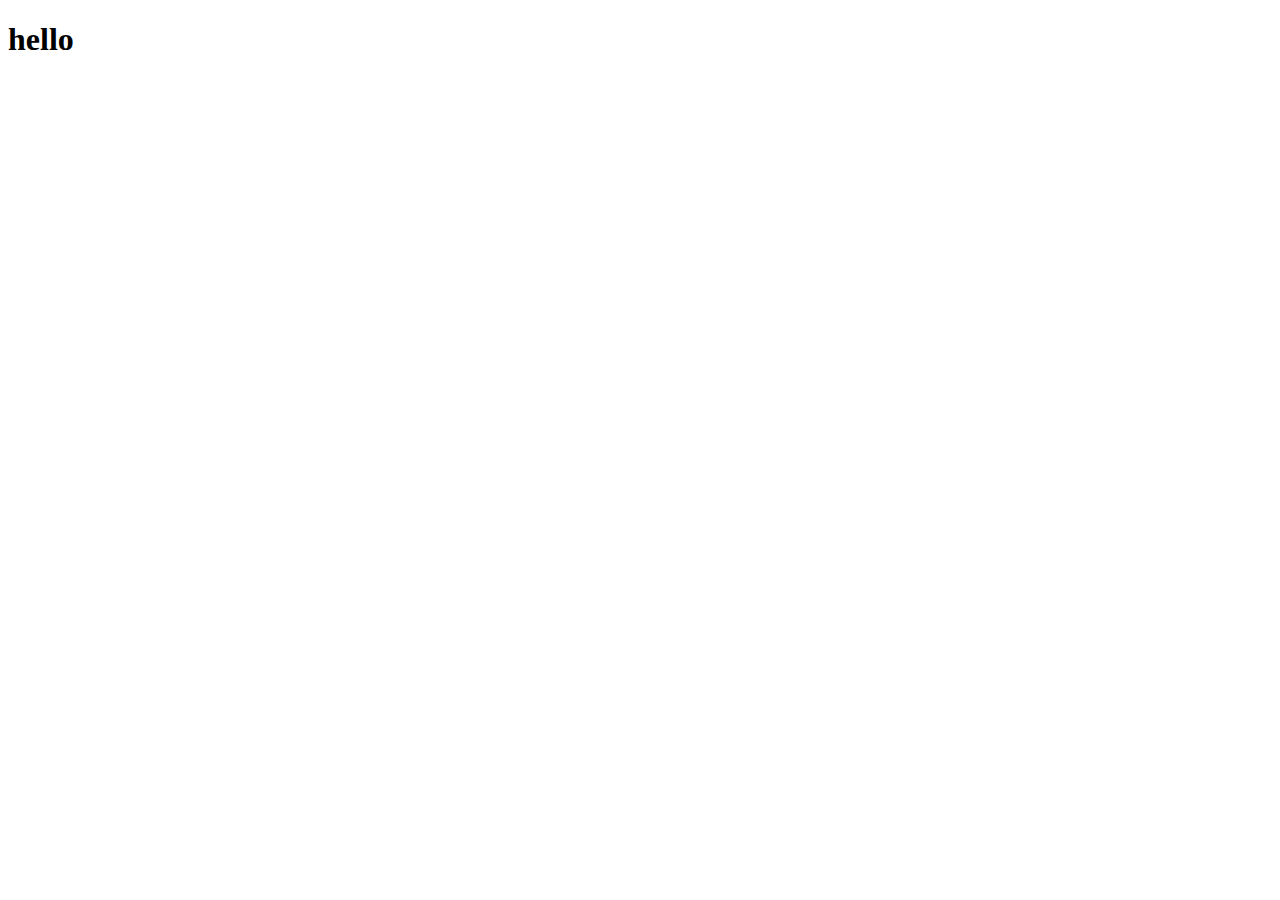
==== index.html @ 468f7b62 "git init, just test" ====
<!DOCTYPE html>
<html lang="en">
<head>
  <meta charset="UTF-8">
  <meta http-equiv="X-UA-Compatible" content="IE=edge">
  <meta name="viewport" content="width=device-width, initial-scale=1.0">
  <title>space tourism</title>
</head>
<body>
  <h1>hello</h1>
</body>
</html>
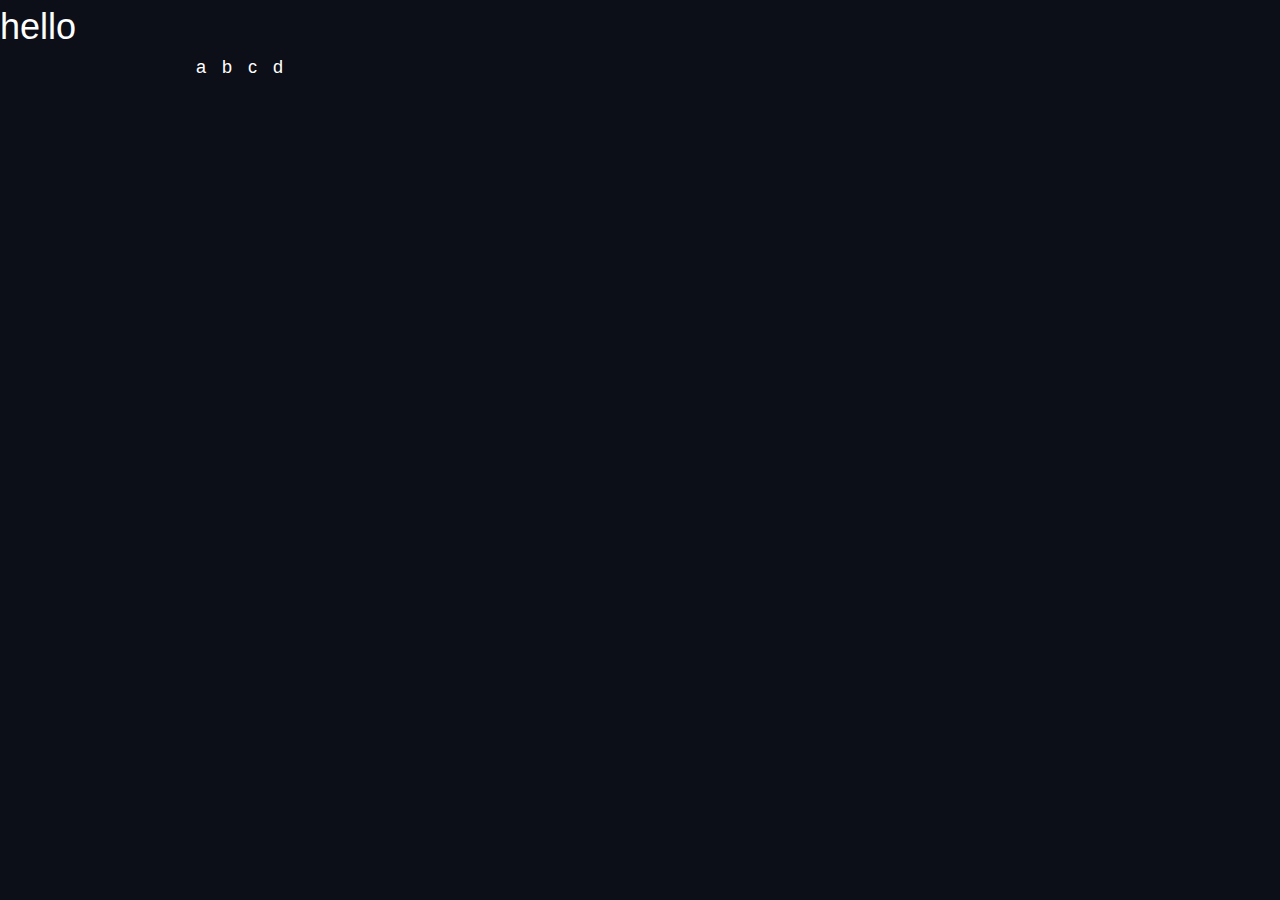
==== commit f2688519: "design system - utilclass typography" ====
--- a/index.html
+++ b/index.html
@@ -4,9 +4,17 @@
   <meta charset="UTF-8">
   <meta http-equiv="X-UA-Compatible" content="IE=edge">
   <meta name="viewport" content="width=device-width, initial-scale=1.0">
+  <link rel="stylesheet" href="index.css">
   <title>space tourism</title>
 </head>
 <body>
   <h1>hello</h1>
+  <div class="container flex">
+
+    <div class="box">a</div>
+    <div class="box">b</div>
+    <div class="box">c</div>
+    <div class="box">d</div>
+  </div>
 </body>
 </html>--- a/index.css
+++ b/index.css
@@ -0,0 +1,226 @@
+/* ------------------ */
+/* custom properties  */
+/* ------------------ */
+
+:root {
+  /* colors */
+  --clr-dark: 230 35% 7%;
+  --clr-light: 231 77% 90%;
+  --clr-white: 0 0% 100%;
+
+  /* fontsize */
+  --fs-900: 9.375rem;
+  --fs-800: 6.25rem;
+  --fs-700: 3.5rem;
+  --fs-600: 2rem;
+  --fs-500: 1.75rem;
+  --fs-400: 1.125rem;
+  --fs-300: 1rem;
+  --fs-200: 0.875rem;
+
+  /* fontfamily */
+  --ff-serif: 'Bellefair', serif;
+  --ff-sans-cod: 'Barlow condensed', sans-serif;
+  --ff-sans-normal: 'Barlow', sans-serif;
+}
+
+/* ------------------ */
+/* Reset              */
+/* ------------------ */
+
+/* box sizing */
+*,
+*::before,
+*::after {
+  box-sizing: border-box;
+}
+
+/* reset margins */
+body,
+h1,
+h2,
+h3,
+h4,
+h5,
+p,
+figure,
+picture {
+  margin: 0;
+}
+h1,
+h2,
+h3,
+h4,
+h5,
+h6,
+p {
+  font-weight: 400;
+}
+body {
+  font-family: var(--ff-sans-normal);
+  font-size: var(--fs-400);
+  color: hsl(var(--clr-white));
+  background-color: hsl(var(--clr-dark));
+  line-height: 1.5;
+  min-height: 100vh;
+}
+
+/* makes working with picture easier */
+img,
+picture {
+  max-width: 100%;
+  display: block;
+}
+
+/* makes working with form element easier */
+input,
+button,
+textarea,
+select {
+  font: inherit;
+}
+
+/* remove animations, for people who've turned them off */
+/* browser / os setting */
+/* disable motion, not causing problem -> accessibility */
+@media (prefers-reduced-motion: reduce) {
+  *,
+  *::before,
+  *::after {
+    animation-duration: 0.01ms !important;
+    animation-iteration-count: 1 !important;
+    transition-duration: 0.01ms !important;
+    scroll-behavior: auto !important;
+  }
+}
+
+/* ------------------ */
+/* Utility classes    */
+/* ------------------ */
+.flex {
+  display: flex;
+  gap: var(--gap, 1rem);
+}
+
+.grid {
+  display: grid;
+  gap: var(--gap, 1rem);
+}
+
+.container {
+  padding-inline: 2em;
+  max-width: 60rem;
+  margin-inline: auto;
+}
+/* screenreader only */
+.sr-only {
+  position: absolute;
+  width: 1px;
+  height: 1px;
+  padding: 0;
+  margin: -1px;
+  overflow: hidden;
+  clip: rect(0, 0, 0, 0);
+  white-space: nowrap;
+  /* added line */
+  border: 0;
+}
+
+/* colors */
+.bg-dark {
+  background-color: hsl(var(--clr-dark));
+}
+.bg-accent {
+  background-color: hsl(var(--clr-light));
+}
+.bg-white {
+  background-color: hsl(var(--clr-white));
+}
+
+.text-dark {
+  color: hsl(var(--clr-dark));
+}
+.text-accent {
+  color: hsl(var(--clr-light));
+}
+.text-white {
+  color: hsl(var(--clr-white));
+}
+
+.example-component {
+  background-color: hsl(var(--clr-light) / 0.2);
+}
+
+/* typography */
+.ff-serif {
+  font-family: var(--ff-serif);
+}
+.ff-sans-cond {
+  font-family: var(--ff-sans-cod);
+}
+.ff-sans-normal {
+  font-family: var(--ff-sans-normal);
+}
+
+.letter-spacing-1 {
+  letter-spacing: 4.75px;
+}
+.letter-spacing-2 {
+  letter-spacing: 2.7px;
+}
+.letter-spacing-3 {
+  letter-spacing: 2.35px;
+}
+
+.uppercase {
+  text-transform: uppercase;
+}
+
+.fs-900 {
+  font-size: var(--fs-900);
+}
+.fs-800 {
+  font-size: var(--fs-800);
+}
+.fs-700 {
+  font-size: var(--fs-700);
+}
+.fs-600 {
+  font-size: var(--fs-600);
+}
+.fs-500 {
+  font-size: var(--fs-500);
+}
+
+.fs-400 {
+  font-size: var(--fs-400);
+}
+
+.fs-300 {
+  font-size: var(--fs-300);
+}
+
+.fs-200 {
+  font-size: var(--fs-200);
+}
+
+.fs-900,
+.fs-800,
+.fs-700,
+.fs-600 {
+  line-height: 1.1;
+}
+
+
+.numbered-title{
+  text-transform: uppercase;
+  font-family: var(--ff-sans-cod);
+  font-size: var(--fs-500);
+  letter-spacing: 4.72px;
+}
+
+.numbered-title span{
+  margin-right: .5em;
+  font-weight: 700;
+  color: hsl(var(--clr-white)/.25);
+}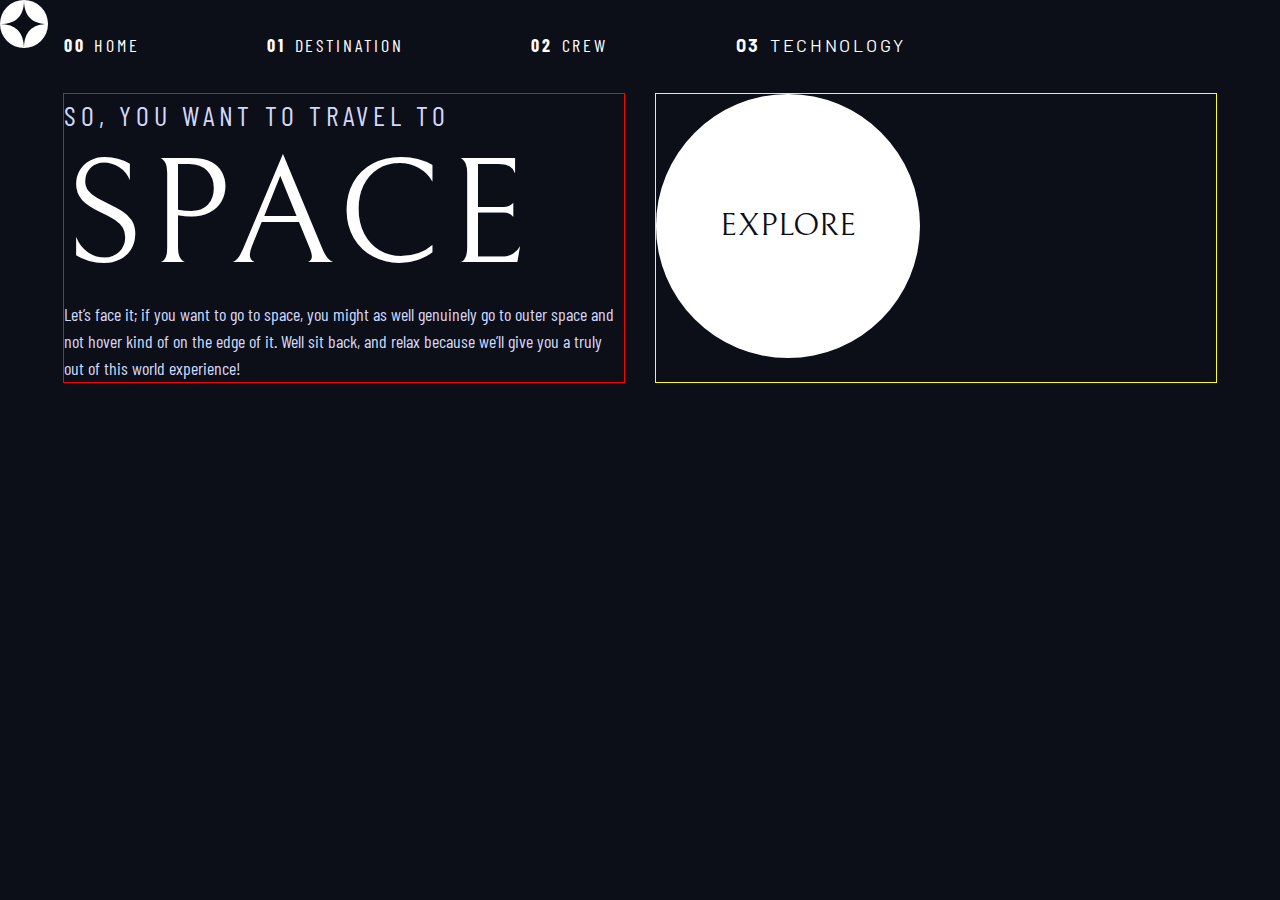
==== commit 803f813a: "finished design system. add assets, setup homepage" ====
--- a/index.html
+++ b/index.html
@@ -4,17 +4,53 @@
   <meta charset="UTF-8">
   <meta http-equiv="X-UA-Compatible" content="IE=edge">
   <meta name="viewport" content="width=device-width, initial-scale=1.0">
+  <link rel="icon" type="image/png" sizes="32x32" href="./assets/favicon-32x32.png">
+  <!-- google fonts -->
+  <link rel="preconnect" href="https://fonts.googleapis.com">
+  <link rel="preconnect" href="https://fonts.gstatic.com" crossorigin>
+  <link
+    href="https://fonts.googleapis.com/css2?family=Barlow+Condensed:wght@400;700&family=Barlow:wght@400;700&family=Bellefair&display=swap"
+    rel="stylesheet">
   <link rel="stylesheet" href="index.css">
   <title>space tourism</title>
 </head>
-<body>
-  <h1>hello</h1>
-  <div class="container flex">
+<body class="home">
+  <header class="primary-header flex">
+    <!-- logo -->
+    <div>
+      <img src="assets/shared/logo.svg" alt="space tourism logo" class="logo">
+    </div>
 
-    <div class="box">a</div>
-    <div class="box">b</div>
-    <div class="box">c</div>
-    <div class="box">d</div>
+    <nav>
+      <ul class="primary-navigation underline-indicators flex">
+        <li><a href="index.html" class="uppercase ff-sans-cond text-white letter-spacing-2"><span>00</span>Home</a></li>
+        <li><a href="destination.html" class="uppercase ff-sans-cond text-white letter-spacing-2"><span>01</span>Destination</a></li>
+        <li><a href="crew.html" class="uppercase ff-sans-cond text-white letter-spacing-2"><span>02</span>Crew</a></li>
+        <li><a href="technology.html" class="uppercase text-white letter-spacing-2"><span>03</span>Technology</a></li>
+      </ul>
+    </nav>
+
+
+  </header>
+
+    
+  <div class="grid-container">
+    <div>
+      <h1 class="text-accent ff-sans-cond fs-500 uppercase letter-spacing-1">So, you want to travel to
+        <span class="fs-900 ff-serif uppercase text-white">Space</span></h1>
+      <p class="text-accent ff-sans-cond">
+        Let’s face it; if you want to go to space, you might as well genuinely go to
+        outer space and not hover kind of on the edge of it. Well sit back, and relax
+        because we’ll give you a truly out of this world experience!
+      </p>
+    </div>
+    <div>
+      <a href="#" class="large-button uppercase ff-serif fs-600 text-dark bg-white">explore</a>
+    </div>
+  </div>
+  </div>
+    
+    
   </div>
 </body>
 </html>--- a/index.css
+++ b/index.css
@@ -107,12 +107,38 @@
   gap: var(--gap, 1rem);
 }
 
+/* .flow > * + *    
+  ->no extra specificity to it. means, under flow ie: p, h. we set margin to 0. we need .flow margin top 1 to override that
+
+*/
+/* where : take flow and get all..()no specificity 
+ie: 
+card h1, card h2, card h3{} => card :where(h1, h2, h3) 
+*/
+.flow > *:where(:not(:first-child)) {
+  margin-top: var(--flow-space, 1rem);
+  /* outline: 1px solid red; */
+}
+
 .container {
   padding-inline: 2em;
-  max-width: 60rem;
+  max-width: 80rem;
   margin-inline: auto;
 }
-/* screenreader only */
+.grid-container {
+  display: grid;
+  column-gap: var(--container-gap, 2rem);
+  grid-template-columns: minmax(2rem, 1fr) repeat(2, minmax(0, 40rem)) minmax(2rem, 1fr);
+}
+.grid-container > *:first-child{
+  outline: solid 1px red;
+  grid-column: 2;
+}
+.grid-container>*:last-child {
+  outline: solid 1px yellow;
+  grid-column: 3;
+}
+/* screenreader only, it makes the component content invisible*/
 .sr-only {
   position: absolute;
   width: 1px;
@@ -211,16 +237,121 @@
   line-height: 1.1;
 }
 
-
-.numbered-title{
+.numbered-title {
   text-transform: uppercase;
   font-family: var(--ff-sans-cod);
   font-size: var(--fs-500);
   letter-spacing: 4.72px;
 }
 
-.numbered-title span{
-  margin-right: .5em;
+.numbered-title span {
+  margin-right: 0.5em;
   font-weight: 700;
-  color: hsl(var(--clr-white)/.25);
-}+  color: hsl(var(--clr-white) / 0.25);
+}
+
+/* ------------------ */
+/* Component classes    */
+/* ------------------ */
+.large-button {
+  position: relative;
+  display: inline-grid;
+  z-index: 1;
+  place-items: center;
+  padding: 0 2em;
+  border-radius: 50%;
+  aspect-ratio: 1;
+  text-decoration: none;
+}
+.large-button::after {
+  content: '';
+  position: absolute;
+  z-index: -1;
+  background: hsl(var(--clr-white) / 0.15);
+  width: 100%;
+  height: 100%;
+  border-radius: 50%;
+  opacity: 0;
+  transition: opacity 500ms linear, transform 750ms ease-in-out;
+}
+
+.large-button:hover::after,
+.large-button:focus::after {
+  opacity: 1;
+  transform: scale(1.5);
+}
+
+.primary-navigation {
+  --gap: 8rem;
+  --underline-gap: 2rem;
+  list-style: none;
+  padding: 0;
+  margin: 0;
+}
+.primary-navigation a {
+  text-decoration: none;
+}
+.primary-navigation a > span {
+  font-weight: 700;
+  margin-right: 0.5em;
+}
+
+/* underline-indicator */
+.underline-indicators > * {
+  padding: var(--underline-gap, 1rem) 0;
+  border: 0;
+  cursor: pointer;
+  border-bottom: 0.2rem solid hsl(var(--clr-white) / 0);
+}
+
+.underline-indicators > *:hover,
+.underline-indicators > *:focus {
+  border-color: hsl(var(--clr-white) / 0.5);
+}
+
+.underline-indicators > .active,
+.underline-indicators > [aria-selected='true'] {
+  color: hsl(var(--clr-white) / 1);
+  border-color: hsl(var(--clr-white) / 1);
+}
+.tab-list {
+  --gap: 2rem;
+}
+
+.dot-indicators > * {
+  border: 0;
+  border-radius: 50%;
+  aspect-ratio: 1;
+  padding: 0.5em;
+  cursor: pointer;
+  background-color: hsl(var(--clr-white) / 0.25);
+}
+
+.dot-indicators > *:hover,
+.dot-indicators > *:focus {
+  background-color: hsl(var(--clr-white) / 0.5);
+}
+
+.dot-indicators > [aria-selected='true'] {
+  background-color: hsl(var(--clr-white) / 1);
+}
+
+/* number-indicators */
+.number-indicators > * {
+  border-radius: 50%;
+  aspect-ratio: 1;
+  padding: 0.5em;
+  cursor: pointer;
+  border: 0.2rem solid hsl(var(--clr-white) / 0.5);
+}
+
+.number-indicators>*:hover,
+.number-indicators>*:focus {
+  border-color: hsl(var(--clr-white) / 1);
+  color: hsl(var(--clr-white));
+}
+
+.number-indicators>[aria-selected='true'] {
+  color: hsl(var(--clr-dark) / 1);
+  background-color: hsl(var(--clr-white));
+} 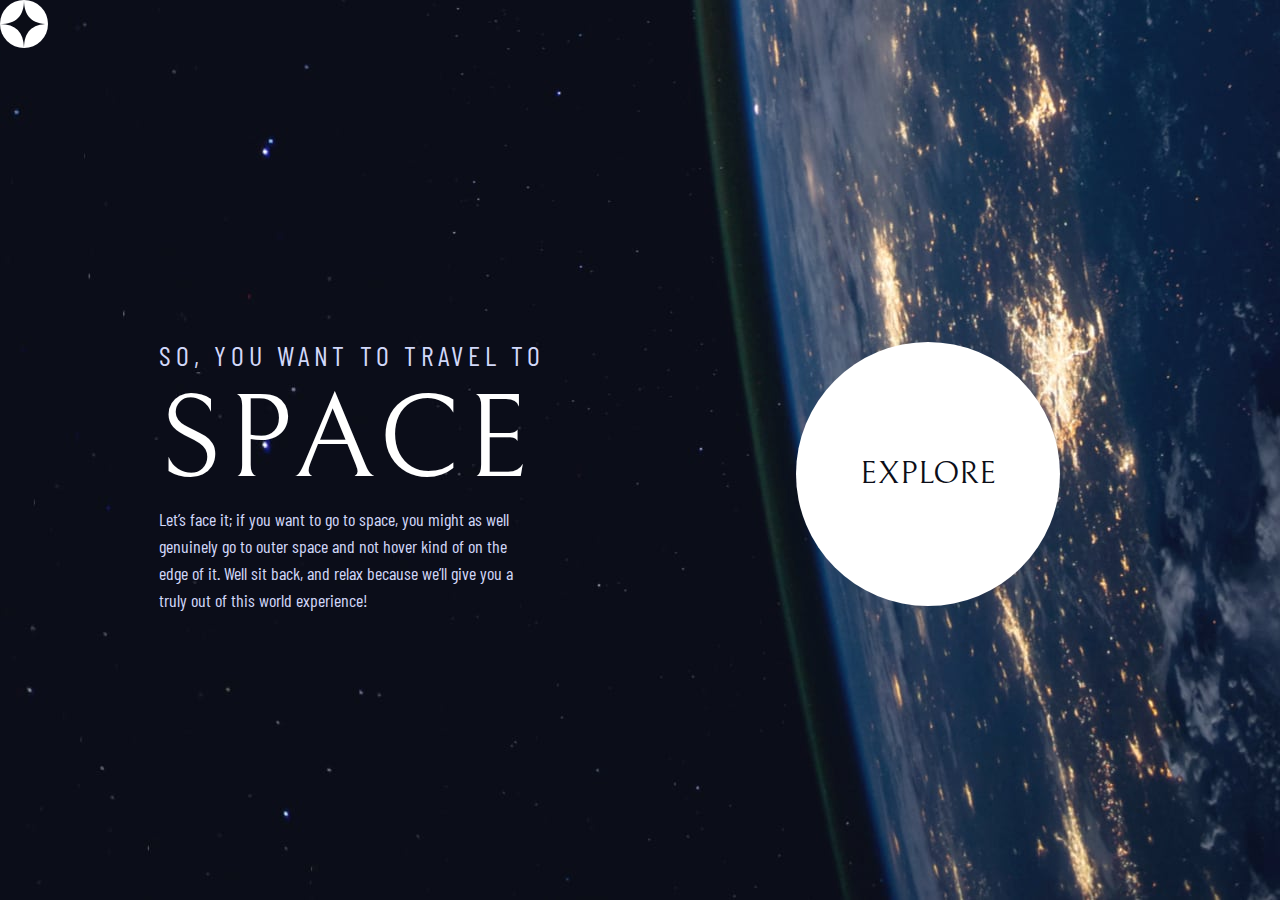
==== commit 63ce25f8: "finishing hompeage. responsive grid. background img" ====
--- a/index.html
+++ b/index.html
@@ -21,23 +21,23 @@
       <img src="assets/shared/logo.svg" alt="space tourism logo" class="logo">
     </div>
 
-    <nav>
+    <!-- <nav>
       <ul class="primary-navigation underline-indicators flex">
         <li><a href="index.html" class="uppercase ff-sans-cond text-white letter-spacing-2"><span>00</span>Home</a></li>
         <li><a href="destination.html" class="uppercase ff-sans-cond text-white letter-spacing-2"><span>01</span>Destination</a></li>
         <li><a href="crew.html" class="uppercase ff-sans-cond text-white letter-spacing-2"><span>02</span>Crew</a></li>
         <li><a href="technology.html" class="uppercase text-white letter-spacing-2"><span>03</span>Technology</a></li>
       </ul>
-    </nav>
+    </nav> -->
 
 
   </header>
 
     
-  <div class="grid-container">
+  <div class="grid-container ">
     <div>
-      <h1 class="text-accent ff-sans-cond fs-500 uppercase letter-spacing-1">So, you want to travel to
-        <span class="fs-900 ff-serif uppercase text-white">Space</span></h1>
+      <h1 class="text-accent ff-sans-cond fs-500 uppercase letter-spacing-1 ">So, you want to travel to
+        <span class="fs-900 ff-serif uppercase text-white d-block">Space</span></h1>
       <p class="text-accent ff-sans-cond">
         Let’s face it; if you want to go to space, you might as well genuinely go to
         outer space and not hover kind of on the edge of it. Well sit back, and relax
@@ -45,7 +45,7 @@
       </p>
     </div>
     <div>
-      <a href="#" class="large-button uppercase ff-serif fs-600 text-dark bg-white">explore</a>
+      <a href="#" class="large-button uppercase ff-serif text-dark bg-white">explore</a>
     </div>
   </div>
   </div>
--- a/index.css
+++ b/index.css
@@ -9,12 +9,12 @@
   --clr-white: 0 0% 100%;
 
   /* fontsize */
-  --fs-900: 9.375rem;
-  --fs-800: 6.25rem;
-  --fs-700: 3.5rem;
-  --fs-600: 2rem;
+  --fs-900: clamp(5rem, 8vw + 1rem, 9.375rem);
+  --fs-800: 3.5rem;
+  --fs-700: 1.5rem;
+  --fs-600: 1rem;
   --fs-500: 1.75rem;
-  --fs-400: 1.125rem;
+  --fs-400: 0.9375rem;
   --fs-300: 1rem;
   --fs-200: 0.875rem;
 
@@ -24,6 +24,27 @@
   --ff-sans-normal: 'Barlow', sans-serif;
 }
 
+/* tablet */
+@media (min-width: 35em) {
+  :root {
+    --fs-800: 5rem;
+    --fs-700: 2.5rem;
+    --fs-600: 1.5rem;
+    --fs-400: 1rem;
+  }
+}
+
+/* desktop */
+@media (min-width: 45em) {
+  :root {
+    /* font-sizes */
+    --fs-800: 6.25rem;
+    --fs-700: 3.5rem;
+    --fs-600: 2rem;
+    --fs-500: 1.75rem;
+    --fs-400: 1.125rem;
+  }
+}
 /* ------------------ */
 /* Reset              */
 /* ------------------ */
@@ -63,6 +84,9 @@
   background-color: hsl(var(--clr-dark));
   line-height: 1.5;
   min-height: 100vh;
+
+  display: grid;
+  grid-template-rows: min-content 1fr;
 }
 
 /* makes working with picture easier */
@@ -101,12 +125,17 @@
   display: flex;
   gap: var(--gap, 1rem);
 }
-
+.flex.even-columns > * {
+  width: 100%;
+}
 .grid {
   display: grid;
   gap: var(--gap, 1rem);
 }
 
+.d-block {
+  display: block;
+}
 /* .flow > * + *    
   ->no extra specificity to it. means, under flow ie: p, h. we set margin to 0. we need .flow margin top 1 to override that
 
@@ -126,18 +155,37 @@
   margin-inline: auto;
 }
 .grid-container {
+  text-align: center;
   display: grid;
-  column-gap: var(--container-gap, 2rem);
-  grid-template-columns: minmax(2rem, 1fr) repeat(2, minmax(0, 40rem)) minmax(2rem, 1fr);
-}
-.grid-container > *:first-child{
-  outline: solid 1px red;
-  grid-column: 2;
-}
-.grid-container>*:last-child {
-  outline: solid 1px yellow;
-  grid-column: 3;
-}
+  place-items: center;
+  padding-inline: 1rem;
+}
+.grid-container * {
+  max-width: 45ch;
+}
+
+@media (min-width: 45em) {
+  .grid-container {
+    text-align: left;
+    column-gap: var(--container-gap, 2rem);
+    grid-template-columns: minmax(2rem, 1fr) repeat(2, minmax(0, 40rem)) minmax(
+        2rem,
+        1fr
+      );
+  }
+  .grid-container > *:first-child {
+    grid-column: 2;
+  }
+  .grid-container > *:last-child {
+    grid-column: 3;
+  }
+
+  .grid-container--home{
+    padding-bottom: max(6rem, 20vh);
+    align-items: end;
+  }
+}
+
 /* screenreader only, it makes the component content invisible*/
 .sr-only {
   position: absolute;
@@ -254,6 +302,7 @@
 /* Component classes    */
 /* ------------------ */
 .large-button {
+  font-size: 2rem;
   position: relative;
   display: inline-grid;
   z-index: 1;
@@ -345,13 +394,42 @@
   border: 0.2rem solid hsl(var(--clr-white) / 0.5);
 }
 
-.number-indicators>*:hover,
-.number-indicators>*:focus {
+.number-indicators > *:hover,
+.number-indicators > *:focus {
   border-color: hsl(var(--clr-white) / 1);
   color: hsl(var(--clr-white));
 }
 
-.number-indicators>[aria-selected='true'] {
+.number-indicators > [aria-selected='true'] {
   color: hsl(var(--clr-dark) / 1);
   background-color: hsl(var(--clr-white));
-} +}
+
+
+
+/* ----------------------------- */
+/* Page Speicific Background     */
+/* ------------------------------*/
+
+body {
+  background-size: cover;
+  background-position: bottom center;
+}
+
+/* home */
+.home {
+  background-image: url(./assets/home/background-home-mobile.jpg);
+}
+
+@media (min-width: 35rem) {
+  .home {
+    background-position: center center;
+    background-image: url(./assets/home/background-home-tablet.jpg);
+  }
+}
+
+@media (min-width: 45rem) {
+  .home {
+    background-image: url(./assets/home/background-home-desktop.jpg);
+  }
+}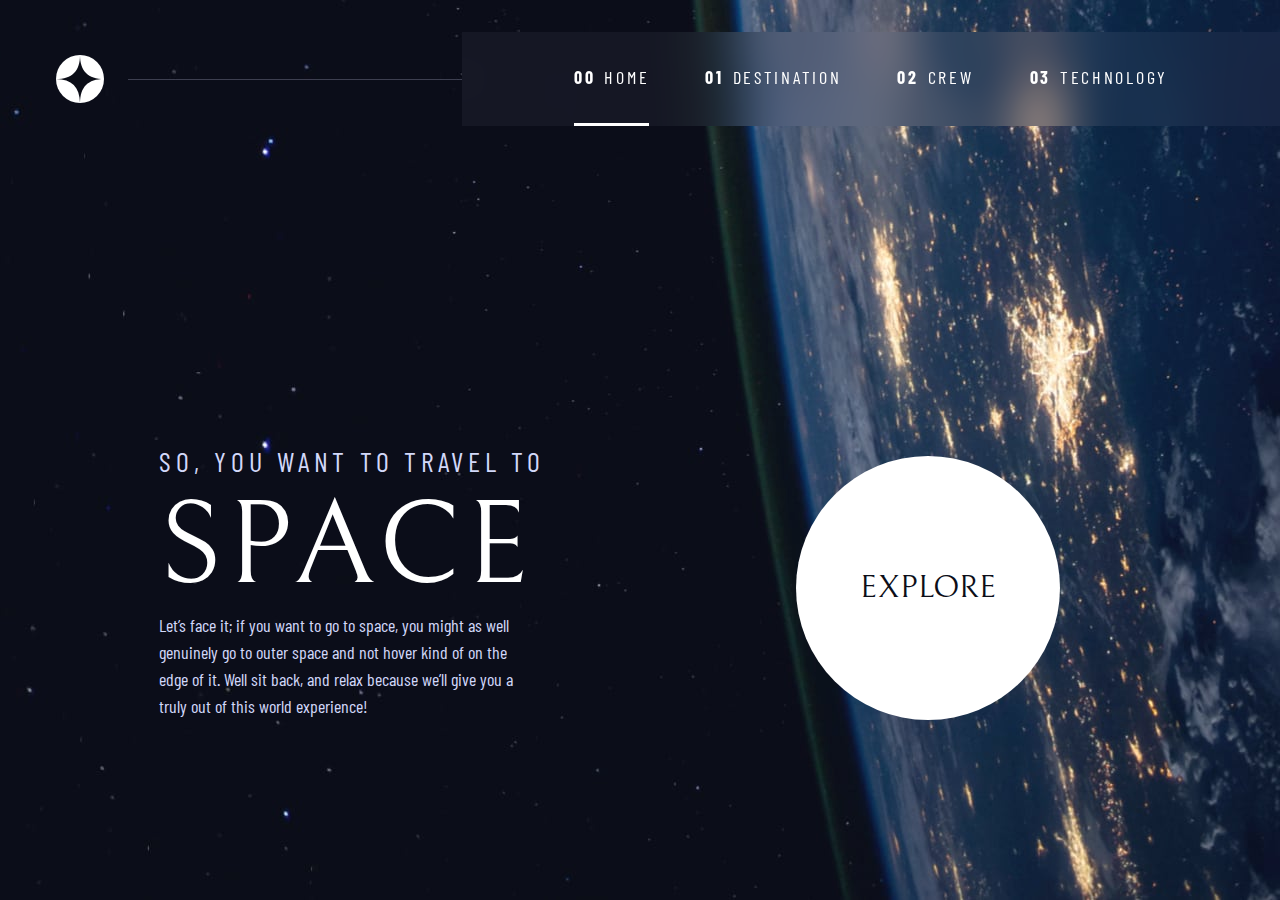
==== commit 80bf1a63: "finishing navigation bar" ====
--- a/index.html
+++ b/index.html
@@ -13,6 +13,7 @@
     rel="stylesheet">
   <link rel="stylesheet" href="index.css">
   <title>space tourism</title>
+  <script src="index.js" defer></script>
 </head>
 <body class="home">
   <header class="primary-header flex">
@@ -20,21 +21,24 @@
     <div>
       <img src="assets/shared/logo.svg" alt="space tourism logo" class="logo">
     </div>
+    <button class="mobile-nav-toggle" aria-controls="primary-navigation">
+      <span class="sr-only" aria-expanded="false">Menu</span>
+    </button>
 
-    <!-- <nav>
-      <ul class="primary-navigation underline-indicators flex">
-        <li><a href="index.html" class="uppercase ff-sans-cond text-white letter-spacing-2"><span>00</span>Home</a></li>
-        <li><a href="destination.html" class="uppercase ff-sans-cond text-white letter-spacing-2"><span>01</span>Destination</a></li>
-        <li><a href="crew.html" class="uppercase ff-sans-cond text-white letter-spacing-2"><span>02</span>Crew</a></li>
-        <li><a href="technology.html" class="uppercase text-white letter-spacing-2"><span>03</span>Technology</a></li>
+    <nav>
+      <ul id="primary-navigation" data-visible="false" class="primary-navigation underline-indicators flex">
+        <li class="active"><a href="index.html" class="uppercase ff-sans-cond text-white letter-spacing-2"><span aria-hidden="true">00</span>Home</a></li>
+        <li><a href="destination.html" class="uppercase ff-sans-cond text-white letter-spacing-2"><span aria-hidden="true">01</span>Destination</a></li>
+        <li><a href="crew.html" class="uppercase ff-sans-cond text-white letter-spacing-2"><span aria-hidden="true">02</span>Crew</a></li>
+        <li><a href="technology.html" class="uppercase text-white letter-spacing-2 ff-sans-cond"><span aria-hidden="true">03</span>Technology</a></li>
       </ul>
-    </nav> -->
+    </nav>
 
 
   </header>
 
     
-  <div class="grid-container ">
+  <main class="grid-container grid-container--home">
     <div>
       <h1 class="text-accent ff-sans-cond fs-500 uppercase letter-spacing-1 ">So, you want to travel to
         <span class="fs-900 ff-serif uppercase text-white d-block">Space</span></h1>
@@ -47,7 +51,7 @@
     <div>
       <a href="#" class="large-button uppercase ff-serif text-dark bg-white">explore</a>
     </div>
-  </div>
+  </main>
   </div>
     
     
--- a/index.css
+++ b/index.css
@@ -87,6 +87,7 @@
 
   display: grid;
   grid-template-rows: min-content 1fr;
+  overflow-x: hidden;
 }
 
 /* makes working with picture easier */
@@ -180,7 +181,7 @@
     grid-column: 3;
   }
 
-  .grid-container--home{
+  .grid-container--home {
     padding-bottom: max(6rem, 20vh);
     align-items: end;
   }
@@ -329,20 +330,115 @@
   opacity: 1;
   transform: scale(1.5);
 }
-
+/* Primary header */
+
+.logo {
+  /* top bottom value solid 2 rem, and grow leftright, with (min, middle, max) */
+  margin: 1.5rem clamp(1.5rem, 5vw, 3.5rem);
+}
+
+.primary-header {
+  justify-content: space-between;
+  align-items: center;
+}
 .primary-navigation {
-  --gap: 8rem;
+  --gap: clamp(1.5rem, 5vw, 3.5rem);
   --underline-gap: 2rem;
   list-style: none;
   padding: 0;
   margin: 0;
-}
+  background: hsl(var(--clr-light) / 0.05);
+  backdrop-filter: blur(1.5rem);
+}
+
 .primary-navigation a {
   text-decoration: none;
 }
+
 .primary-navigation a > span {
   font-weight: 700;
   margin-right: 0.5em;
+}
+
+.mobile-nav-toggle {
+  display: none;
+}
+
+@media (max-width: 35rem) {
+  .primary-navigation {
+    --underline-gap: 0.5rem;
+    position: fixed;
+    z-index: 1000;
+    inset: 0 0 0 30%;
+    list-style: none;
+    padding: min(20rem, 15vh) 2rem;
+    margin: 0rem;
+    flex-direction: column;
+    transform: translateX(100%);
+    transition: transform 500ms ease-in-out;
+  }
+
+  /* check if data-visible === true */
+  .primary-navigation[data-visible='true'] {
+    transform: translateX(0);
+  }
+
+  .mobile-nav-toggle[aria-expanded='true'] {
+    background-image: url(./assets/shared/icon-close.svg);
+  }
+
+  .mobile-nav-toggle {
+    display: block;
+    position: absolute;
+    z-index: 2000;
+    right: 1rem;
+    top: 2rem;
+    border: 0;
+    background: transparent;
+    background-image: url(./assets/shared/icon-hamburger.svg);
+    background-position: center;
+    background-repeat: no-repeat;
+    width: 1.5rem;
+    aspect-ratio: 1;
+  }
+  .mobile-nav-toggle:focus-visible {
+    outline: 2px solid white;
+  }
+  .primary-navigation.underline-indicators > .active {
+    border: 0;
+  }
+}
+
+@media (min-width: 35em) {
+  .primary-navigation {
+    padding-inline: clamp(3rem, 10vw, 7rem);
+  }
+}
+
+@media (min-width: 35em) and (max-width: 44.999em) {
+  .primary-navigation a > span {
+    display: none;
+  }
+}
+
+@media (min-width: 45em) {
+  .primary-header::after {
+    content: '';
+    display: block;
+    position: relative;
+    height: 1px;
+    width: 100%;
+    background: hsl(var(--clr-light) / 0.25);
+    margin-right: -2.5rem;
+    order: 1;
+  }
+
+  nav{
+    order: 2;
+  }
+  .primary-navigation {
+    margin-block: 2rem;
+  }
 }
 
 /* underline-indicator */
@@ -405,8 +501,6 @@
   background-color: hsl(var(--clr-white));
 }
 
-
-
 /* ----------------------------- */
 /* Page Speicific Background     */
 /* ------------------------------*/
@@ -432,4 +526,4 @@
   .home {
     background-image: url(./assets/home/background-home-desktop.jpg);
   }
-}+}
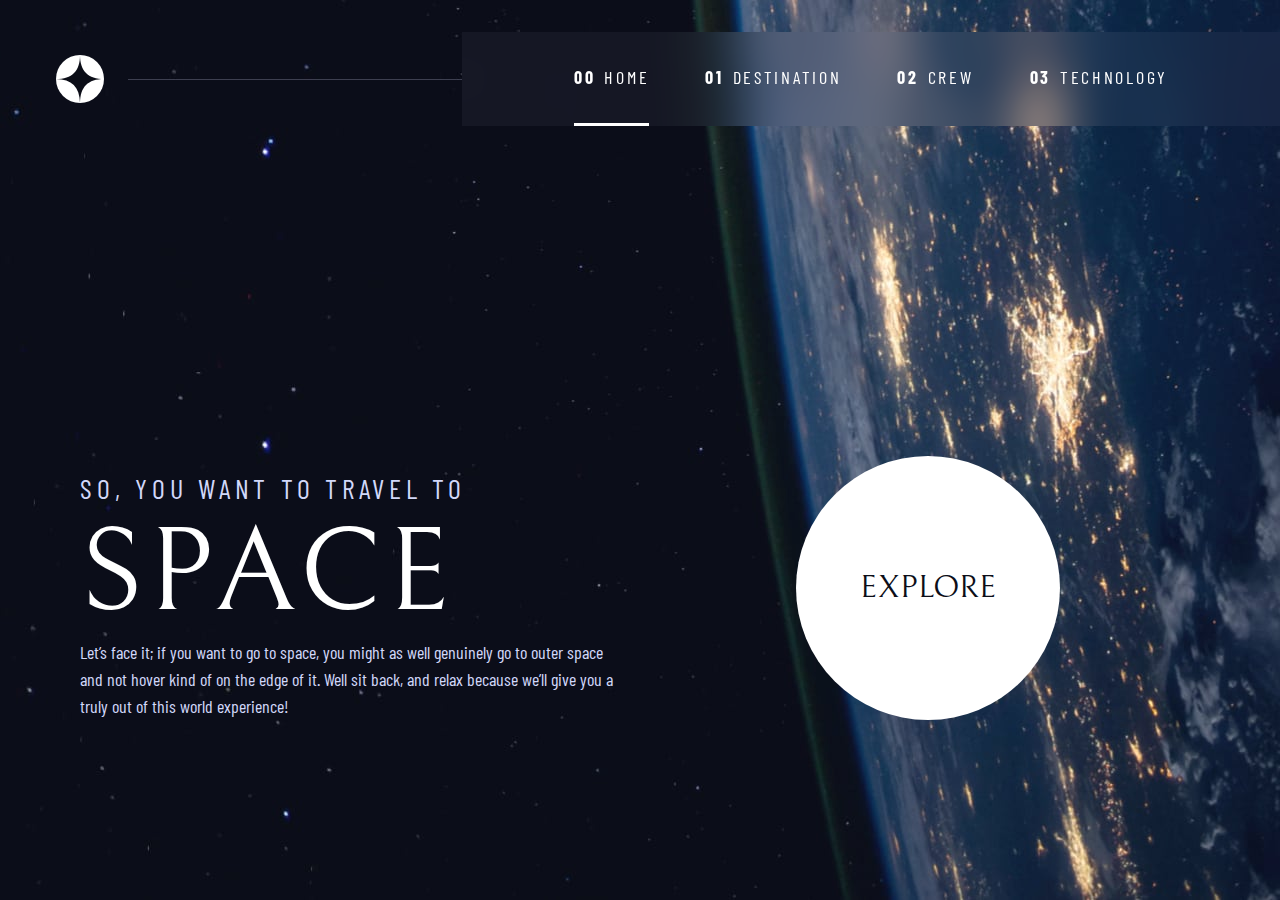
==== commit 7fee2f01: "fix link destination and crew" ====
--- a/index.html
+++ b/index.html
@@ -28,8 +28,8 @@
     <nav>
       <ul id="primary-navigation" data-visible="false" class="primary-navigation underline-indicators flex">
         <li class="active"><a href="index.html" class="uppercase ff-sans-cond text-white letter-spacing-2"><span aria-hidden="true">00</span>Home</a></li>
-        <li><a href="destination.html" class="uppercase ff-sans-cond text-white letter-spacing-2"><span aria-hidden="true">01</span>Destination</a></li>
-        <li><a href="crew.html" class="uppercase ff-sans-cond text-white letter-spacing-2"><span aria-hidden="true">02</span>Crew</a></li>
+        <li><a href="destination-moon.html" class="uppercase ff-sans-cond text-white letter-spacing-2"><span aria-hidden="true">01</span>Destination</a></li>
+        <li><a href="crew-commander.html" class="uppercase ff-sans-cond text-white letter-spacing-2"><span aria-hidden="true">02</span>Crew</a></li>
         <li><a href="technology.html" class="uppercase text-white letter-spacing-2 ff-sans-cond"><span aria-hidden="true">03</span>Technology</a></li>
       </ul>
     </nav>
--- a/index.css
+++ b/index.css
@@ -13,7 +13,7 @@
   --fs-800: 3.5rem;
   --fs-700: 1.5rem;
   --fs-600: 1rem;
-  --fs-500: 1.75rem;
+  --fs-500: 1rem;
   --fs-400: 0.9375rem;
   --fs-300: 1rem;
   --fs-200: 0.875rem;
@@ -30,6 +30,7 @@
     --fs-800: 5rem;
     --fs-700: 2.5rem;
     --fs-600: 1.5rem;
+    --fs-500: 1.25rem;
     --fs-400: 1rem;
   }
 }
@@ -122,6 +123,12 @@
 /* ------------------ */
 /* Utility classes    */
 /* ------------------ */
+.container {
+  padding-inline: 2em;
+  max-width: 80rem;
+  margin-inline: auto;
+}
+
 .flex {
   display: flex;
   gap: var(--gap, 1rem);
@@ -149,44 +156,9 @@
   margin-top: var(--flow-space, 1rem);
   /* outline: 1px solid red; */
 }
-
-.container {
-  padding-inline: 2em;
-  max-width: 80rem;
-  margin-inline: auto;
-}
-.grid-container {
-  text-align: center;
-  display: grid;
-  place-items: center;
-  padding-inline: 1rem;
-}
-.grid-container * {
-  max-width: 45ch;
-}
-
-@media (min-width: 45em) {
-  .grid-container {
-    text-align: left;
-    column-gap: var(--container-gap, 2rem);
-    grid-template-columns: minmax(2rem, 1fr) repeat(2, minmax(0, 40rem)) minmax(
-        2rem,
-        1fr
-      );
-  }
-  .grid-container > *:first-child {
-    grid-column: 2;
-  }
-  .grid-container > *:last-child {
-    grid-column: 3;
-  }
-
-  .grid-container--home {
-    padding-bottom: max(6rem, 20vh);
-    align-items: end;
-  }
-}
-
+.flow--space-small{
+  --flow-space:.75rem;
+}
 /* screenreader only, it makes the component content invisible*/
 .sr-only {
   position: absolute;
@@ -433,7 +405,7 @@
     order: 1;
   }
 
-  nav{
+  nav {
     order: 2;
   }
   .primary-navigation {
@@ -443,10 +415,11 @@
 
 /* underline-indicator */
 .underline-indicators > * {
-  padding: var(--underline-gap, 1rem) 0;
+  padding: var(--underline-gap, .5rem) 0;
   border: 0;
   cursor: pointer;
   border-bottom: 0.2rem solid hsl(var(--clr-white) / 0);
+  background-color: transparent;
 }
 
 .underline-indicators > *:hover,
@@ -527,3 +500,199 @@
     background-image: url(./assets/home/background-home-desktop.jpg);
   }
 }
+
+/* destination */
+.destination {
+  background-image: url(./assets/destination/background-destination-mobile.jpg);
+}
+
+@media (min-width: 35rem) {
+  .destination {
+    background-position: center center;
+    background-image: url(./assets/destination/background-destination-tablet.jpg);
+  }
+}
+
+@media (min-width: 45rem) {
+  .destination {
+    background-image: url(./assets/destination/background-destination-desktop.jpg);
+  }
+}
+
+/* crew */
+.crew {
+  background-image: url(./assets/crew/background-crew-mobile.jpg);
+}
+
+@media (min-width: 35rem) {
+  .crew {
+    background-position: center center;
+    background-image: url(./assets/crew/background-crew-tablet.jpg);
+  }
+}
+
+@media (min-width: 45rem) {
+  .crew {
+    background-image: url(./assets/crew/background-crew-desktop.jpg);
+  }
+}
+/* ----------------------------- */
+/* Layout                      */
+/* ------------------------------*/
+
+.grid-container {
+  text-align: center;
+  display: grid;
+  place-items: center;
+  padding-inline: 1rem;
+  padding-bottom: 3rem;
+}
+
+/* any para that doesnt have class applied to it */
+.grid-container p:not([class]) {
+  max-width: 50ch;
+}
+
+.numbered-title {
+  grid-area: title;
+}
+
+.grid-container--destination {
+  --flow-space: 2rem;
+  grid-template-areas:
+    'title'
+    'image'
+    'tabs'
+    'content';
+}
+
+/* destination layout */
+.grid-container--destination > img {
+  grid-area: image;
+  max-width: 60%;
+}
+
+.grid-container--destination > .tab-list {
+  grid-area: tabs;
+}
+
+.grid-container--destination > .destination-info {
+  grid-area: content;
+}
+
+.destination-meta {
+  flex-direction: column;
+  border-top: 1px solid hsl(var(--clr-white) / 0.1);
+  padding-top: 2.5rem;
+  margin-top: 2.5rem;
+}
+.destination-meta p {
+  font-size: 1.75rem;
+}
+
+.crew-details h2{
+  color: hsl(var(--clr-light) / 0.5);
+}
+
+/* crew layout */
+.grid-container--crew {
+  --flow-space: 2rem;
+  grid-template-areas:
+    'title'
+    'image'
+    'tabs'
+    'content';
+}
+
+.grid-container--crew > img {
+  grid-area: image;
+  max-width: 60%;
+  border-bottom: 1px solid hsl(var(--clr-white) / 0.1);
+}
+
+.grid-container--crew > .dot-indicators {
+  grid-area: tabs;
+}
+
+.grid-container--crew > .crew-details {
+  grid-area: content;
+}
+
+@media (min-width: 35em) {
+  .numbered-title {
+    justify-self: start;
+    margin-top: 2rem;
+  }
+
+  .destination-meta {
+    flex-direction: row;
+    justify-content: space-evenly;
+  }
+
+  .grid-container--crew {
+    padding-bottom: 0;
+    grid-template-areas:
+      'title'
+      'content'
+      'tabs'
+      'image';
+  }
+}
+
+@media (min-width: 45em) {
+  .grid-container {
+    text-align: left;
+    column-gap: var(--container-gap, 2rem);
+    grid-template-columns: minmax(2rem, 1fr) repeat(2, minmax(0, 40rem)) minmax(
+        2rem,
+        1fr
+      );
+  }
+
+  .grid-container--home {
+    padding-bottom: max(6rem, 20vh);
+    align-items: end;
+  }
+  .grid-container--home > *:first-child {
+    grid-column: 2;
+  }
+
+  .grid-container--home > *:last-child {
+    grid-column: 3;
+  }
+
+  .grid-container--destination {
+    justify-items: start;
+    align-content: start;
+    grid-template-areas:
+      '. title title .'
+      '. image tabs .'
+      '. image content .';
+  }
+
+  .grid-container--destination > img,
+  .grid-container--crew > img {
+    max-width: 90%;
+  }
+
+  .destination-meta {
+    /* choose between smaller */
+    /* if biggersize: 4vw will be big, and 6rem is smaller */
+    /* and if we get smaller size, 15vw will be smaller than 6rem */
+    --gap: min(4vw, 6rem);
+    justify-content: start;
+  }
+
+  .grid-container--crew {
+    grid-template-areas:
+      '. title title .'
+      '. content image .'
+      '. tabs image.';
+    justify-items: start;
+    align-content: start;
+  }
+
+  .grid-container--crew > .dot-indicators {
+    justify-self: start;
+  }
+}
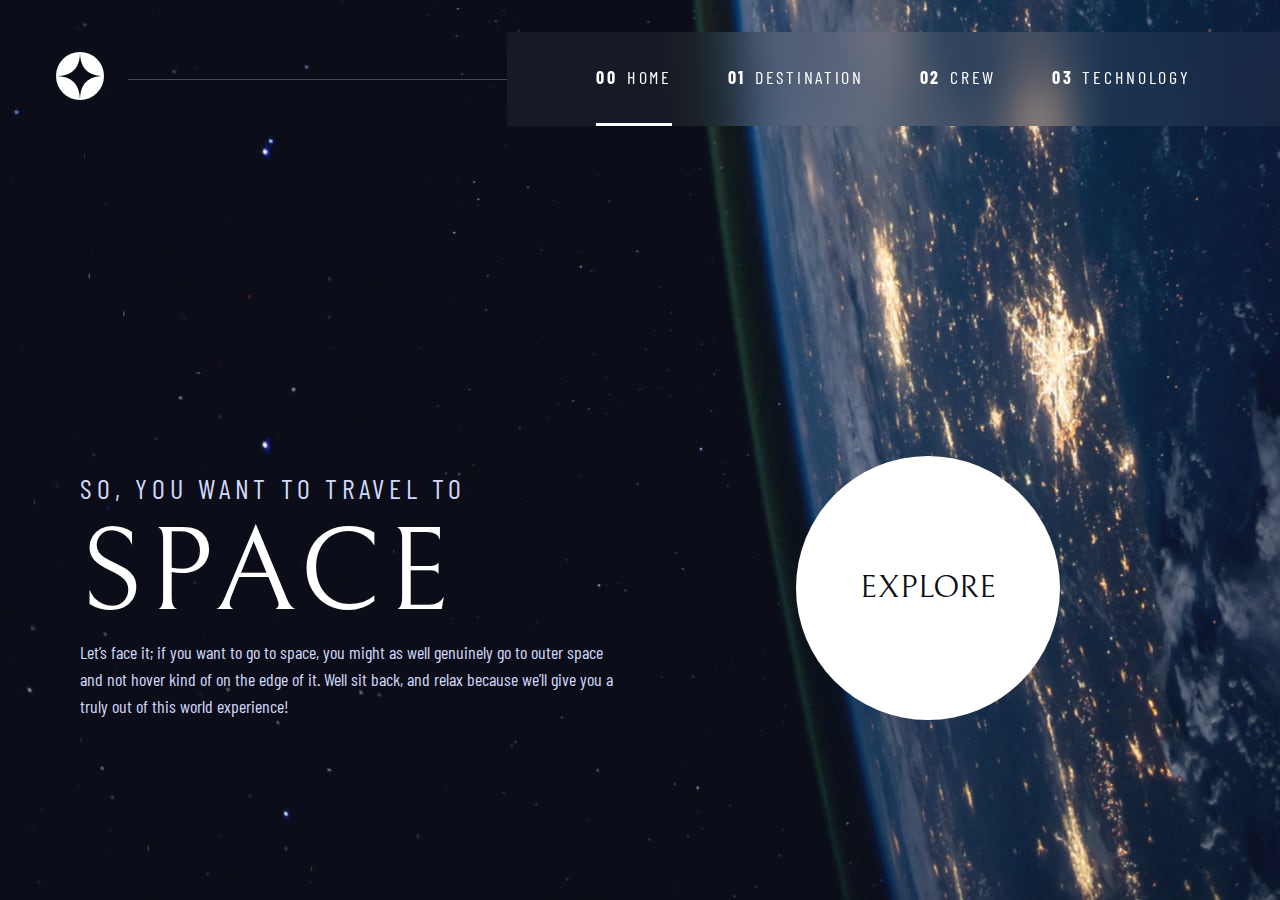
==== commit 98ced284: "selecting tabs, changing contents" ====
--- a/index.html
+++ b/index.html
@@ -28,7 +28,7 @@
     <nav>
       <ul id="primary-navigation" data-visible="false" class="primary-navigation underline-indicators flex">
         <li class="active"><a href="index.html" class="uppercase ff-sans-cond text-white letter-spacing-2"><span aria-hidden="true">00</span>Home</a></li>
-        <li><a href="destination-moon.html" class="uppercase ff-sans-cond text-white letter-spacing-2"><span aria-hidden="true">01</span>Destination</a></li>
+        <li><a href="destination.html" class="uppercase ff-sans-cond text-white letter-spacing-2"><span aria-hidden="true">01</span>Destination</a></li>
         <li><a href="crew-commander.html" class="uppercase ff-sans-cond text-white letter-spacing-2"><span aria-hidden="true">02</span>Crew</a></li>
         <li><a href="technology.html" class="uppercase text-white letter-spacing-2 ff-sans-cond"><span aria-hidden="true">03</span>Technology</a></li>
       </ul>
--- a/index.css
+++ b/index.css
@@ -1,6 +1,6 @@
-/* ------------------ */
-/* custom properties  */
-/* ------------------ */
+/* ------------------- */
+/* Custom properties   */
+/* ------------------- */
 
 :root {
   /* colors */
@@ -8,7 +8,7 @@
   --clr-light: 231 77% 90%;
   --clr-white: 0 0% 100%;
 
-  /* fontsize */
+  /* font-sizes */
   --fs-900: clamp(5rem, 8vw + 1rem, 9.375rem);
   --fs-800: 3.5rem;
   --fs-700: 1.5rem;
@@ -18,13 +18,12 @@
   --fs-300: 1rem;
   --fs-200: 0.875rem;
 
-  /* fontfamily */
+  /* font-families */
   --ff-serif: 'Bellefair', serif;
-  --ff-sans-cod: 'Barlow condensed', sans-serif;
+  --ff-sans-cond: 'Barlow Condensed', sans-serif;
   --ff-sans-normal: 'Barlow', sans-serif;
 }
 
-/* tablet */
 @media (min-width: 35em) {
   :root {
     --fs-800: 5rem;
@@ -35,7 +34,6 @@
   }
 }
 
-/* desktop */
 @media (min-width: 45em) {
   :root {
     /* font-sizes */
@@ -46,18 +44,21 @@
     --fs-400: 1.125rem;
   }
 }
-/* ------------------ */
-/* Reset              */
-/* ------------------ */
-
-/* box sizing */
+
+/* ------------------- */
+/* Reset               */
+/* ------------------- */
+
+/* https://piccalil.li/blog/a-modern-css-reset/ */
+
+/* Box sizing */
 *,
 *::before,
 *::after {
   box-sizing: border-box;
 }
 
-/* reset margins */
+/* Reset margins */
 body,
 h1,
 h2,
@@ -69,6 +70,7 @@
 picture {
   margin: 0;
 }
+
 h1,
 h2,
 h3,
@@ -78,6 +80,8 @@
 p {
   font-weight: 400;
 }
+
+/* set up the body */
 body {
   font-family: var(--ff-sans-normal);
   font-size: var(--fs-400);
@@ -88,17 +92,18 @@
 
   display: grid;
   grid-template-rows: min-content 1fr;
+
   overflow-x: hidden;
 }
 
-/* makes working with picture easier */
+/* make images easier to work with */
 img,
 picture {
   max-width: 100%;
-  display: block;
-}
-
-/* makes working with form element easier */
+  /* display: block; */
+}
+
+/* make form elements easier to work with */
 input,
 button,
 textarea,
@@ -106,9 +111,7 @@
   font: inherit;
 }
 
-/* remove animations, for people who've turned them off */
-/* browser / os setting */
-/* disable motion, not causing problem -> accessibility */
+/* remove animations for people who've turned them off */
 @media (prefers-reduced-motion: reduce) {
   *,
   *::before,
@@ -120,22 +123,17 @@
   }
 }
 
-/* ------------------ */
-/* Utility classes    */
-/* ------------------ */
-.container {
-  padding-inline: 2em;
-  max-width: 80rem;
-  margin-inline: auto;
-}
+/* ------------------- */
+/* Utility classes     */
+/* ------------------- */
+
+/* general */
 
 .flex {
   display: flex;
   gap: var(--gap, 1rem);
 }
-.flex.even-columns > * {
-  width: 100%;
-}
+
 .grid {
   display: grid;
   gap: var(--gap, 1rem);
@@ -154,12 +152,18 @@
 */
 .flow > *:where(:not(:first-child)) {
   margin-top: var(--flow-space, 1rem);
-  /* outline: 1px solid red; */
-}
-.flow--space-small{
-  --flow-space:.75rem;
-}
-/* screenreader only, it makes the component content invisible*/
+}
+
+.flow--space-small {
+  --flow-space: 0.75rem;
+}
+
+.container {
+  padding-inline: 2em;
+  margin-inline: auto;
+  max-width: 80rem;
+}
+
 .sr-only {
   position: absolute;
   width: 1px;
@@ -173,13 +177,31 @@
   border: 0;
 }
 
+.skip-to-content {
+  position: absolute;
+  z-index: 9999;
+  background: hsl(var(--clr-white));
+  color: hsl(var(--clr-dark));
+  padding: 0.5em 1em;
+  margin-inline: auto;
+  transform: translateY(-100%);
+  transition: transform 250ms ease-in;
+}
+
+.skip-to-content:focus {
+  transform: translateY(0);
+}
+
 /* colors */
+
 .bg-dark {
   background-color: hsl(var(--clr-dark));
 }
+
 .bg-accent {
   background-color: hsl(var(--clr-light));
 }
+
 .bg-white {
   background-color: hsl(var(--clr-white));
 }
@@ -187,24 +209,25 @@
 .text-dark {
   color: hsl(var(--clr-dark));
 }
+
 .text-accent {
   color: hsl(var(--clr-light));
 }
+
 .text-white {
   color: hsl(var(--clr-white));
 }
 
-.example-component {
-  background-color: hsl(var(--clr-light) / 0.2);
-}
-
 /* typography */
+
 .ff-serif {
   font-family: var(--ff-serif);
 }
+
 .ff-sans-cond {
-  font-family: var(--ff-sans-cod);
-}
+  font-family: var(--ff-sans-cond);
+}
+
 .ff-sans-normal {
   font-family: var(--ff-sans-normal);
 }
@@ -212,9 +235,11 @@
 .letter-spacing-1 {
   letter-spacing: 4.75px;
 }
+
 .letter-spacing-2 {
   letter-spacing: 2.7px;
 }
+
 .letter-spacing-3 {
   letter-spacing: 2.35px;
 }
@@ -226,15 +251,19 @@
 .fs-900 {
   font-size: var(--fs-900);
 }
+
 .fs-800 {
   font-size: var(--fs-800);
 }
+
 .fs-700 {
   font-size: var(--fs-700);
 }
+
 .fs-600 {
   font-size: var(--fs-600);
 }
+
 .fs-500 {
   font-size: var(--fs-500);
 }
@@ -259,9 +288,9 @@
 }
 
 .numbered-title {
+  font-family: var(--ff-sans-cond);
+  font-size: var(--fs-500);
   text-transform: uppercase;
-  font-family: var(--ff-sans-cod);
-  font-size: var(--fs-500);
   letter-spacing: 4.72px;
 }
 
@@ -277,21 +306,22 @@
 .large-button {
   font-size: 2rem;
   position: relative;
+  z-index: 1;
   display: inline-grid;
-  z-index: 1;
   place-items: center;
   padding: 0 2em;
   border-radius: 50%;
   aspect-ratio: 1;
   text-decoration: none;
 }
+
 .large-button::after {
   content: '';
   position: absolute;
   z-index: -1;
-  background: hsl(var(--clr-white) / 0.15);
   width: 100%;
   height: 100%;
+  background: hsl(var(--clr-white) / 0.1);
   border-radius: 50%;
   opacity: 0;
   transition: opacity 500ms linear, transform 750ms ease-in-out;
@@ -302,10 +332,10 @@
   opacity: 1;
   transform: scale(1.5);
 }
-/* Primary header */
+
+/* primary-header */
 
 .logo {
-  /* top bottom value solid 2 rem, and grow leftright, with (min, middle, max) */
   margin: 1.5rem clamp(1.5rem, 5vw, 3.5rem);
 }
 
@@ -313,13 +343,14 @@
   justify-content: space-between;
   align-items: center;
 }
+
 .primary-navigation {
   --gap: clamp(1.5rem, 5vw, 3.5rem);
   --underline-gap: 2rem;
   list-style: none;
   padding: 0;
   margin: 0;
-  background: hsl(var(--clr-light) / 0.05);
+  background: hsl(var(--clr-white) / 0.05);
   backdrop-filter: blur(1.5rem);
 }
 
@@ -344,19 +375,18 @@
     inset: 0 0 0 30%;
     list-style: none;
     padding: min(20rem, 15vh) 2rem;
-    margin: 0rem;
+    margin: 0;
     flex-direction: column;
     transform: translateX(100%);
     transition: transform 500ms ease-in-out;
   }
 
-  /* check if data-visible === true */
   .primary-navigation[data-visible='true'] {
     transform: translateX(0);
   }
 
-  .mobile-nav-toggle[aria-expanded='true'] {
-    background-image: url(./assets/shared/icon-close.svg);
+  .primary-navigation.underline-indicators > .active {
+    border: 0;
   }
 
   .mobile-nav-toggle {
@@ -365,25 +395,28 @@
     z-index: 2000;
     right: 1rem;
     top: 2rem;
-    border: 0;
     background: transparent;
     background-image: url(./assets/shared/icon-hamburger.svg);
+    background-repeat: no-repeat;
     background-position: center;
-    background-repeat: no-repeat;
     width: 1.5rem;
     aspect-ratio: 1;
-  }
+    border: 0;
+  }
+
+  .mobile-nav-toggle[aria-expanded='true'] {
+    background-image: url(./assets/shared/icon-close.svg);
+  }
+
   .mobile-nav-toggle:focus-visible {
-    outline: 2px solid white;
-  }
-  .primary-navigation.underline-indicators > .active {
-    border: 0;
+    outline: 5px solid white;
+    outline-offset: 5px;
   }
 }
 
 @media (min-width: 35em) {
   .primary-navigation {
-    padding-inline: clamp(3rem, 10vw, 7rem);
+    padding-inline: clamp(3rem, 7vw, 7rem);
   }
 }
 
@@ -400,24 +433,24 @@
     position: relative;
     height: 1px;
     width: 100%;
-    background: hsl(var(--clr-light) / 0.25);
     margin-right: -2.5rem;
+    background: hsl(var(--clr-white) / 0.25);
     order: 1;
   }
 
   nav {
     order: 2;
   }
+
   .primary-navigation {
     margin-block: 2rem;
   }
 }
 
-/* underline-indicator */
 .underline-indicators > * {
-  padding: var(--underline-gap, .5rem) 0;
+  cursor: pointer;
+  padding: var(--underline-gap, 0.5rem) 0;
   border: 0;
-  cursor: pointer;
   border-bottom: 0.2rem solid hsl(var(--clr-white) / 0);
   background-color: transparent;
 }
@@ -432,16 +465,16 @@
   color: hsl(var(--clr-white) / 1);
   border-color: hsl(var(--clr-white) / 1);
 }
+
 .tab-list {
   --gap: 2rem;
 }
 
 .dot-indicators > * {
+  cursor: pointer;
   border: 0;
   border-radius: 50%;
-  aspect-ratio: 1;
   padding: 0.5em;
-  cursor: pointer;
   background-color: hsl(var(--clr-white) / 0.25);
 }
 
@@ -454,30 +487,9 @@
   background-color: hsl(var(--clr-white) / 1);
 }
 
-/* number-indicators */
-.number-indicators > * {
-  border-radius: 50%;
-  aspect-ratio: 1;
-  padding: 0.5em;
-  cursor: pointer;
-  border: 0.2rem solid hsl(var(--clr-white) / 0.5);
-}
-
-.number-indicators > *:hover,
-.number-indicators > *:focus {
-  border-color: hsl(var(--clr-white) / 1);
-  color: hsl(var(--clr-white));
-}
-
-.number-indicators > [aria-selected='true'] {
-  color: hsl(var(--clr-dark) / 1);
-  background-color: hsl(var(--clr-white));
-}
-
 /* ----------------------------- */
-/* Page Speicific Background     */
-/* ------------------------------*/
-
+/* Page specific background      */
+/* ----------------------------- */
 body {
   background-size: cover;
   background-position: bottom center;
@@ -536,19 +548,19 @@
     background-image: url(./assets/crew/background-crew-desktop.jpg);
   }
 }
+
 /* ----------------------------- */
-/* Layout                      */
-/* ------------------------------*/
+/* Layout                        */
+/* ----------------------------- */
 
 .grid-container {
   text-align: center;
   display: grid;
   place-items: center;
   padding-inline: 1rem;
-  padding-bottom: 3rem;
-}
-
-/* any para that doesnt have class applied to it */
+  padding-bottom: 4rem;
+}
+
 .grid-container p:not([class]) {
   max-width: 50ch;
 }
@@ -556,6 +568,8 @@
 .numbered-title {
   grid-area: title;
 }
+
+/* destination layout */
 
 .grid-container--destination {
   --flow-space: 2rem;
@@ -567,7 +581,7 @@
 }
 
 /* destination layout */
-.grid-container--destination > img {
+.grid-container--destination > picture {
   grid-area: image;
   max-width: 60%;
 }
@@ -586,15 +600,13 @@
   padding-top: 2.5rem;
   margin-top: 2.5rem;
 }
+
 .destination-meta p {
   font-size: 1.75rem;
 }
 
-.crew-details h2{
-  color: hsl(var(--clr-light) / 0.5);
-}
-
 /* crew layout */
+
 .grid-container--crew {
   --flow-space: 2rem;
   grid-template-areas:
@@ -604,7 +616,7 @@
     'content';
 }
 
-.grid-container--crew > img {
+.grid-container--crew > picture {
   grid-area: image;
   max-width: 60%;
   border-bottom: 1px solid hsl(var(--clr-white) / 0.1);
@@ -616,6 +628,10 @@
 
 .grid-container--crew > .crew-details {
   grid-area: content;
+}
+
+.crew-details h2 {
+  color: hsl(var(--clr-white) / 0.5);
 }
 
 @media (min-width: 35em) {
@@ -653,6 +669,7 @@
     padding-bottom: max(6rem, 20vh);
     align-items: end;
   }
+
   .grid-container--home > *:first-child {
     grid-column: 2;
   }
@@ -670,16 +687,13 @@
       '. image content .';
   }
 
-  .grid-container--destination > img,
-  .grid-container--crew > img {
+  .grid-container--destination > picture,
+  .grid-container--crew > picture {
     max-width: 90%;
   }
 
   .destination-meta {
-    /* choose between smaller */
-    /* if biggersize: 4vw will be big, and 6rem is smaller */
-    /* and if we get smaller size, 15vw will be smaller than 6rem */
-    --gap: min(4vw, 6rem);
+    --gap: min(6vw, 6rem);
     justify-content: start;
   }
 
@@ -695,4 +709,8 @@
   .grid-container--crew > .dot-indicators {
     justify-self: start;
   }
-}
+
+  /* .grid-container--crew > picture {
+        align-self: end;
+    } */
+}
